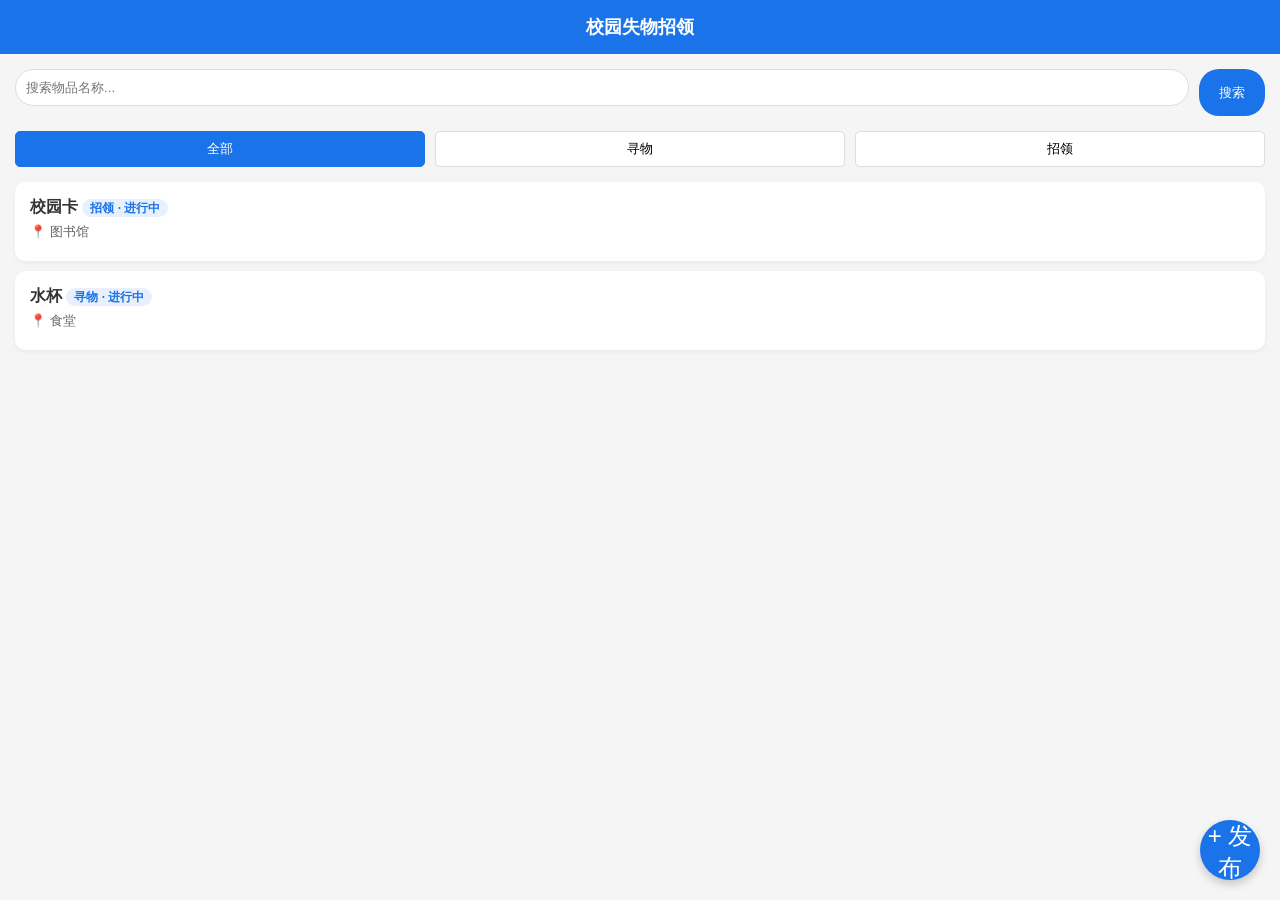
==== index.html @ 898d2374 "Add files via upload" ====
<!DOCTYPE html>
<html lang="zh-CN">
<head>
    <meta charset="UTF-8">
    <meta name="viewport" content="width=device-width, initial-scale=1.0">
    <title>校园失物招领</title>
    <link rel="stylesheet" href="style.css">
</head>
<body>
    <!-- 顶部导航 -->
    <div class="header">校园失物招领</div>

    <!-- 页面1：首页 -->
    <div id="page-home" class="page active">
        <div class="search-bar">
            <input type="text" id="search-input" placeholder="搜索物品名称...">
            <button onclick="goSearch()">搜索</button>
        </div>
        <div class="tabs">
            <button onclick="filterType('all')" class="tab active">全部</button>
            <button onclick="filterType('lost')" class="tab">寻物</button>
            <button onclick="filterType('found')" class="tab">招领</button>
        </div>
        <div id="item-list" class="list-container"></div>
        <button class="fab" onclick="showPage('page-publish')">+ 发布</button>
    </div>

    <!-- 页面2：发布页 -->
    <div id="page-publish" class="page">
        <h3>发布信息</h3>
        <select id="pub-type">
            <option value="lost">寻物启事</option>
            <option value="found">失物招领</option>
        </select>
        <input type="text" id="pub-name" placeholder="物品名称（如：校园卡）">
        <input type="text" id="pub-place" placeholder="地点（如：图书馆）">
        <input type="text" id="pub-contact" placeholder="联系方式（微信/电话）">
        <textarea id="pub-desc" placeholder="补充描述..."></textarea>
        <button class="btn-primary" onclick="publishItem()">立即发布</button>
        <button class="btn-secondary" onclick="showPage('page-home')">返回首页</button>
    </div>

    <!-- 页面3：搜索页 -->
    <div id="page-search" class="page">
        <h3>搜索结果</h3>
        <div id="search-results" class="list-container"></div>
        <button class="btn-secondary" onclick="showPage('page-home')">返回首页</button>
    </div>

    <!-- 页面4：详情页 -->
    <div id="page-detail" class="page">
        <h3>物品详情</h3>
        <div id="detail-content"></div>
        <button class="btn-primary" id="btn-contact" onclick="copyContact()">复制联系方式</button>
        <button class="btn-success" id="btn-update" onclick="updateStatus()">标记为已找到/已归还</button>
        <button class="btn-secondary" onclick="showPage('page-home')">返回首页</button>
    </div>

    <script src="script.js"></script>
</body>
</html>
---- style.css ----
* { box-sizing: border-box; margin: 0; padding: 0; font-family: sans-serif; }
body { background: #f5f5f5; padding-bottom: 60px; }
.header { background: #1a73e8; color: white; text-align: center; padding: 15px; font-size: 18px; font-weight: bold; position: sticky; top: 0; z-index: 10; }
.page { display: none; padding: 15px; }
.page.active { display: block; }
.search-bar { display: flex; gap: 10px; margin-bottom: 15px; }
.search-bar input { flex: 1; padding: 10px; border: 1px solid #ddd; border-radius: 20px; outline: none; }
.search-bar button { padding: 10px 20px; background: #1a73e8; color: white; border: none; border-radius: 20px; }
.tabs { display: flex; gap: 10px; margin-bottom: 15px; }
.tab { flex: 1; padding: 8px; background: white; border: 1px solid #ddd; border-radius: 5px; }
.tab.active { background: #1a73e8; color: white; border-color: #1a73e8; }
.list-container { display: flex; flex-direction: column; gap: 10px; }
.card { background: white; padding: 15px; border-radius: 10px; box-shadow: 0 2px 5px rgba(0,0,0,0.05); }
.card h4 { margin-bottom: 5px; color: #333; }
.card p { font-size: 13px; color: #666; margin-bottom: 5px; }
.card .status { font-size: 12px; padding: 2px 8px; border-radius: 10px; background: #e8f0fe; color: #1a73e8; }
.card .status.done { background: #e6f4ea; color: #137333; }
.fab { position: fixed; bottom: 20px; right: 20px; width: 60px; height: 60px; border-radius: 50%; background: #1a73e8; color: white; font-size: 24px; border: none; box-shadow: 0 4px 10px rgba(0,0,0,0.2); }
input, select, textarea { width: 100%; padding: 12px; margin-bottom: 10px; border: 1px solid #ddd; border-radius: 8px; }
textarea { height: 80px; }
.btn-primary { width: 100%; padding: 12px; background: #1a73e8; color: white; border: none; border-radius: 8px; font-size: 16px; margin-bottom: 10px; }
.btn-secondary { width: 100%; padding: 12px; background: #eee; color: #333; border: none; border-radius: 8px; font-size: 16px; }
.btn-success { width: 100%; padding: 12px; background: #137333; color: white; border: none; border-radius: 8px; font-size: 16px; margin-bottom: 10px; }
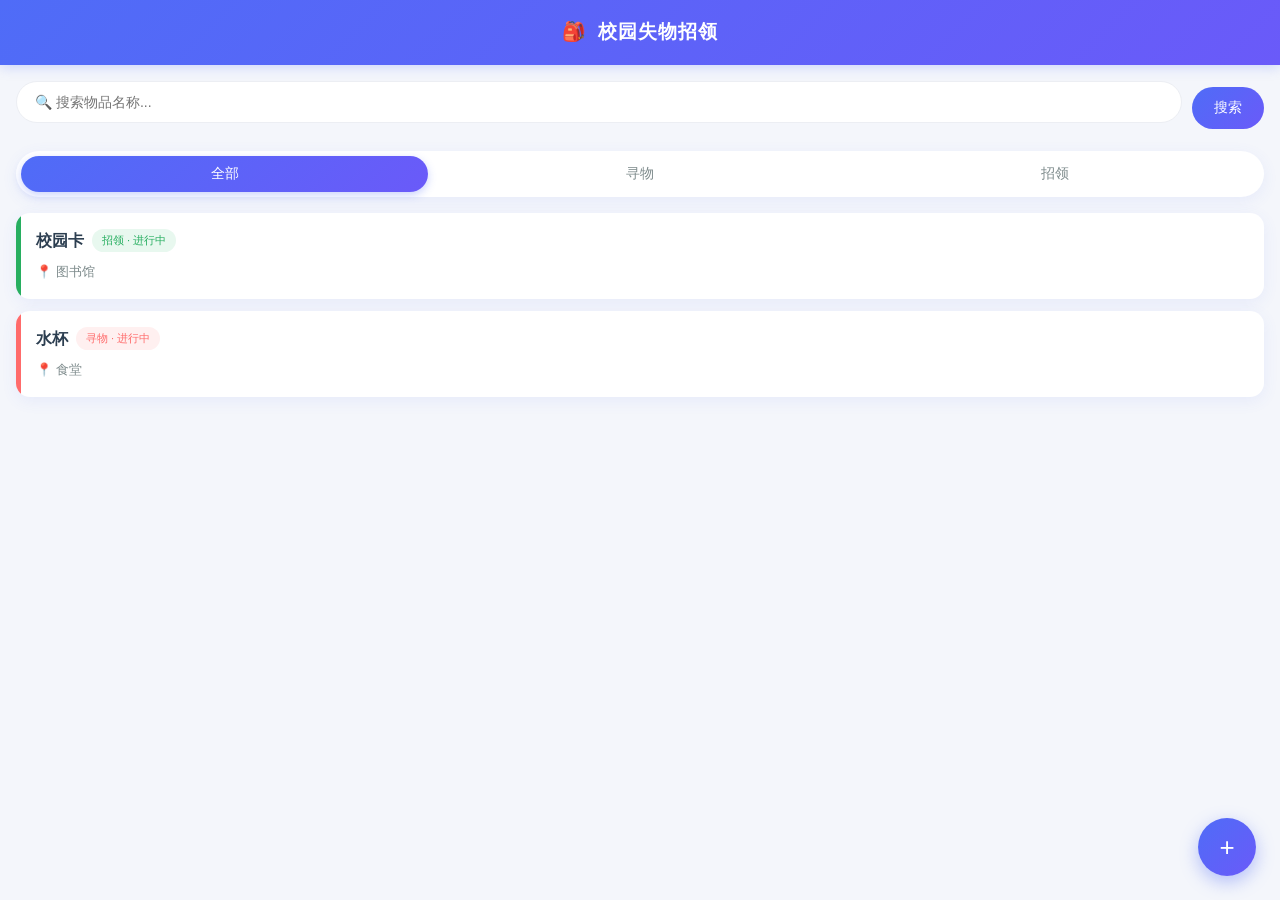
==== commit bb7a9428: "优化ui，更新readme.md" ====
--- a/index.html
+++ b/index.html
@@ -1,61 +1,62 @@
-<!DOCTYPE html>
-<html lang="zh-CN">
-<head>
-    <meta charset="UTF-8">
-    <meta name="viewport" content="width=device-width, initial-scale=1.0">
-    <title>校园失物招领</title>
-    <link rel="stylesheet" href="style.css">
-</head>
-<body>
-    <!-- 顶部导航 -->
-    <div class="header">校园失物招领</div>
-
-    <!-- 页面1：首页 -->
-    <div id="page-home" class="page active">
-        <div class="search-bar">
-            <input type="text" id="search-input" placeholder="搜索物品名称...">
-            <button onclick="goSearch()">搜索</button>
-        </div>
-        <div class="tabs">
-            <button onclick="filterType('all')" class="tab active">全部</button>
-            <button onclick="filterType('lost')" class="tab">寻物</button>
-            <button onclick="filterType('found')" class="tab">招领</button>
-        </div>
-        <div id="item-list" class="list-container"></div>
-        <button class="fab" onclick="showPage('page-publish')">+ 发布</button>
-    </div>
-
-    <!-- 页面2：发布页 -->
-    <div id="page-publish" class="page">
-        <h3>发布信息</h3>
-        <select id="pub-type">
-            <option value="lost">寻物启事</option>
-            <option value="found">失物招领</option>
-        </select>
-        <input type="text" id="pub-name" placeholder="物品名称（如：校园卡）">
-        <input type="text" id="pub-place" placeholder="地点（如：图书馆）">
-        <input type="text" id="pub-contact" placeholder="联系方式（微信/电话）">
-        <textarea id="pub-desc" placeholder="补充描述..."></textarea>
-        <button class="btn-primary" onclick="publishItem()">立即发布</button>
-        <button class="btn-secondary" onclick="showPage('page-home')">返回首页</button>
-    </div>
-
-    <!-- 页面3：搜索页 -->
-    <div id="page-search" class="page">
-        <h3>搜索结果</h3>
-        <div id="search-results" class="list-container"></div>
-        <button class="btn-secondary" onclick="showPage('page-home')">返回首页</button>
-    </div>
-
-    <!-- 页面4：详情页 -->
-    <div id="page-detail" class="page">
-        <h3>物品详情</h3>
-        <div id="detail-content"></div>
-        <button class="btn-primary" id="btn-contact" onclick="copyContact()">复制联系方式</button>
-        <button class="btn-success" id="btn-update" onclick="updateStatus()">标记为已找到/已归还</button>
-        <button class="btn-secondary" onclick="showPage('page-home')">返回首页</button>
-    </div>
-
-    <script src="script.js"></script>
-</body>
-</html>+<!DOCTYPE html>
+<html lang="zh-CN">
+<head>
+    <meta charset="UTF-8">
+    <meta name="viewport" content="width=device-width, initial-scale=1.0, maximum-scale=1.0, user-scalable=no">
+    <title>校园失物招领</title>
+    <link rel="stylesheet" href="style.css">
+</head>
+<body>
+    <!-- 顶部导航 -->
+    <div class="header">校园失物招领</div>
+
+    <!-- 页面1：首页 -->
+    <div id="page-home" class="page active">
+        <div class="search-bar">
+            <input type="text" id="search-input" placeholder="🔍 搜索物品名称...">
+            <button onclick="goSearch()">搜索</button>
+        </div>
+        <div class="tabs">
+            <button onclick="filterType('all')" class="tab active">全部</button>
+            <button onclick="filterType('lost')" class="tab">寻物</button>
+            <button onclick="filterType('found')" class="tab">招领</button>
+        </div>
+        <div id="item-list" class="list-container"></div>
+        <button class="fab" onclick="showPage('page-publish')">+</button>
+    </div>
+
+    <!-- 页面2：发布页 -->
+    <div id="page-publish" class="page">
+        <div class="form-group">
+            <h3>📝 发布信息</h3>
+            <select id="pub-type">
+                <option value="lost">寻物启事</option>
+                <option value="found">失物招领</option>
+            </select>
+            <input type="text" id="pub-name" placeholder="物品名称（如：校园卡）">
+            <input type="text" id="pub-place" placeholder="地点（如：图书馆）">
+            <input type="text" id="pub-contact" placeholder="联系方式（微信/电话）">
+            <textarea id="pub-desc" placeholder="补充描述..."></textarea>
+        </div>
+        <button class="btn-primary" onclick="publishItem()">立即发布</button>
+        <button class="btn-secondary" onclick="showPage('page-home')">返回首页</button>
+    </div>
+
+    <!-- 页面3：搜索页 -->
+    <div id="page-search" class="page">
+        <div class="page-title">🔍 搜索结果</div>
+        <div id="search-results" class="list-container"></div>
+        <button class="btn-secondary" onclick="showPage('page-home')">返回首页</button>
+    </div>
+
+    <!-- 页面4：详情页 -->
+    <div id="page-detail" class="page">
+        <div id="detail-content"></div>
+        <button class="btn-primary" id="btn-contact" onclick="copyContact()">复制联系方式</button>
+        <button class="btn-success" id="btn-update" onclick="updateStatus()">标记为已找到/已归还</button>
+        <button class="btn-secondary" onclick="showPage('page-home')">返回首页</button>
+    </div>
+
+    <script src="script.js"></script>
+</body>
+</html>
--- a/style.css
+++ b/style.css
@@ -1,23 +1,243 @@
-* { box-sizing: border-box; margin: 0; padding: 0; font-family: sans-serif; }
-body { background: #f5f5f5; padding-bottom: 60px; }
-.header { background: #1a73e8; color: white; text-align: center; padding: 15px; font-size: 18px; font-weight: bold; position: sticky; top: 0; z-index: 10; }
-.page { display: none; padding: 15px; }
-.page.active { display: block; }
-.search-bar { display: flex; gap: 10px; margin-bottom: 15px; }
-.search-bar input { flex: 1; padding: 10px; border: 1px solid #ddd; border-radius: 20px; outline: none; }
-.search-bar button { padding: 10px 20px; background: #1a73e8; color: white; border: none; border-radius: 20px; }
-.tabs { display: flex; gap: 10px; margin-bottom: 15px; }
-.tab { flex: 1; padding: 8px; background: white; border: 1px solid #ddd; border-radius: 5px; }
-.tab.active { background: #1a73e8; color: white; border-color: #1a73e8; }
-.list-container { display: flex; flex-direction: column; gap: 10px; }
-.card { background: white; padding: 15px; border-radius: 10px; box-shadow: 0 2px 5px rgba(0,0,0,0.05); }
-.card h4 { margin-bottom: 5px; color: #333; }
-.card p { font-size: 13px; color: #666; margin-bottom: 5px; }
-.card .status { font-size: 12px; padding: 2px 8px; border-radius: 10px; background: #e8f0fe; color: #1a73e8; }
-.card .status.done { background: #e6f4ea; color: #137333; }
-.fab { position: fixed; bottom: 20px; right: 20px; width: 60px; height: 60px; border-radius: 50%; background: #1a73e8; color: white; font-size: 24px; border: none; box-shadow: 0 4px 10px rgba(0,0,0,0.2); }
-input, select, textarea { width: 100%; padding: 12px; margin-bottom: 10px; border: 1px solid #ddd; border-radius: 8px; }
-textarea { height: 80px; }
-.btn-primary { width: 100%; padding: 12px; background: #1a73e8; color: white; border: none; border-radius: 8px; font-size: 16px; margin-bottom: 10px; }
-.btn-secondary { width: 100%; padding: 12px; background: #eee; color: #333; border: none; border-radius: 8px; font-size: 16px; }
-.btn-success { width: 100%; padding: 12px; background: #137333; color: white; border: none; border-radius: 8px; font-size: 16px; margin-bottom: 10px; }+* { box-sizing: border-box; margin: 0; padding: 0; -webkit-tap-highlight-color: transparent; }
+
+:root {
+    --primary: #4f6cf7;
+    --primary-dark: #3b54d4;
+    --primary-light: #eef1ff;
+    --lost: #ff6b6b;
+    --lost-light: #fff0f0;
+    --found: #27ae60;
+    --found-light: #e8f8ef;
+    --text: #2c3e50;
+    --text-light: #7f8c8d;
+    --bg: #f4f6fb;
+    --card: #ffffff;
+    --border: #eceef3;
+    --shadow: 0 4px 16px rgba(79, 108, 247, 0.08);
+    --shadow-hover: 0 8px 24px rgba(79, 108, 247, 0.16);
+    --radius: 14px;
+}
+
+body {
+    font-family: -apple-system, "PingFang SC", "Microsoft YaHei", sans-serif;
+    background: var(--bg);
+    color: var(--text);
+    padding-bottom: 80px;
+    line-height: 1.5;
+}
+
+/* 顶部导航 */
+.header {
+    background: linear-gradient(135deg, var(--primary) 0%, #6a5af9 100%);
+    color: white;
+    text-align: center;
+    padding: 18px 15px;
+    font-size: 19px;
+    font-weight: 600;
+    position: sticky;
+    top: 0;
+    z-index: 10;
+    box-shadow: 0 2px 12px rgba(79, 108, 247, 0.25);
+    letter-spacing: 1px;
+}
+.header::before { content: "🎒 "; margin-right: 4px; }
+
+/* 页面切换 */
+.page { display: none; padding: 16px; animation: fadeIn 0.25s ease; }
+.page.active { display: block; }
+@keyframes fadeIn { from { opacity: 0; transform: translateY(6px); } to { opacity: 1; transform: translateY(0); } }
+
+/* 搜索栏 */
+.search-bar {
+    display: flex;
+    gap: 10px;
+    margin-bottom: 16px;
+    align-items: center;
+}
+.search-bar input {
+    flex: 1;
+    padding: 12px 18px;
+    border: 1px solid var(--border);
+    border-radius: 24px;
+    outline: none;
+    font-size: 14px;
+    background: var(--card);
+    transition: all 0.2s;
+}
+.search-bar input:focus { border-color: var(--primary); box-shadow: 0 0 0 3px var(--primary-light); }
+.search-bar button {
+    padding: 12px 22px;
+    background: linear-gradient(135deg, var(--primary), #6a5af9);
+    color: white;
+    border: none;
+    border-radius: 24px;
+    font-size: 14px;
+    font-weight: 500;
+    cursor: pointer;
+    transition: transform 0.15s;
+}
+.search-bar button:active { transform: scale(0.94); }
+
+/* 分类 Tab */
+.tabs {
+    display: flex;
+    gap: 8px;
+    margin-bottom: 16px;
+    background: white;
+    padding: 5px;
+    border-radius: 24px;
+    box-shadow: var(--shadow);
+}
+.tab {
+    flex: 1;
+    padding: 9px;
+    background: transparent;
+    border: none;
+    border-radius: 20px;
+    font-size: 14px;
+    color: var(--text-light);
+    cursor: pointer;
+    transition: all 0.25s;
+}
+.tab.active {
+    background: linear-gradient(135deg, var(--primary), #6a5af9);
+    color: white;
+    font-weight: 500;
+    box-shadow: 0 3px 8px rgba(79, 108, 247, 0.3);
+}
+
+/* 列表 */
+.list-container { display: flex; flex-direction: column; gap: 12px; }
+
+/* 卡片 */
+.card {
+    background: var(--card);
+    padding: 16px 16px 16px 20px;
+    border-radius: var(--radius);
+    box-shadow: var(--shadow);
+    position: relative;
+    overflow: hidden;
+    cursor: pointer;
+    transition: transform 0.2s, box-shadow 0.2s;
+}
+.card:hover { transform: translateY(-2px); box-shadow: var(--shadow-hover); }
+.card::before {
+    content: "";
+    position: absolute;
+    left: 0; top: 0; bottom: 0;
+    width: 5px;
+}
+.card.lost::before { background: var(--lost); }
+.card.found::before { background: var(--found); }
+.card h4 { margin-bottom: 6px; color: var(--text); font-size: 16px; display: flex; align-items: center; gap: 8px; flex-wrap: wrap; }
+.card p { font-size: 13px; color: var(--text-light); }
+.card .status {
+    font-size: 11px;
+    padding: 3px 10px;
+    border-radius: 12px;
+    font-weight: 500;
+}
+.card .status.lost-tag { background: var(--lost-light); color: var(--lost); }
+.card .status.found-tag { background: var(--found-light); color: var(--found); }
+.card .status.done { background: #f0f0f0; color: #999; }
+.card .place { display: inline-flex; align-items: center; gap: 4px; }
+
+/* 空状态 */
+.empty-state {
+    text-align: center;
+    padding: 50px 20px;
+    color: var(--text-light);
+}
+.empty-state .icon { font-size: 48px; display: block; margin-bottom: 12px; opacity: 0.6; }
+
+/* 悬浮按钮 */
+.fab {
+    position: fixed;
+    bottom: 24px;
+    right: 24px;
+    width: 58px;
+    height: 58px;
+    border-radius: 50%;
+    background: linear-gradient(135deg, var(--primary), #6a5af9);
+    color: white;
+    font-size: 26px;
+    border: none;
+    box-shadow: 0 6px 18px rgba(79, 108, 247, 0.4);
+    cursor: pointer;
+    transition: transform 0.2s;
+    z-index: 9;
+}
+.fab:active { transform: scale(0.9) rotate(90deg); }
+
+/* 表单 */
+.form-group {
+    background: var(--card);
+    padding: 18px;
+    border-radius: var(--radius);
+    box-shadow: var(--shadow);
+    margin-bottom: 16px;
+}
+.form-group h3 { margin-bottom: 14px; font-size: 17px; color: var(--text); }
+input, select, textarea {
+    width: 100%;
+    padding: 13px 15px;
+    margin-bottom: 12px;
+    border: 1px solid var(--border);
+    border-radius: 10px;
+    font-size: 14px;
+    background: #fafbfe;
+    outline: none;
+    transition: all 0.2s;
+    font-family: inherit;
+}
+input:focus, select:focus, textarea:focus { border-color: var(--primary); background: white; box-shadow: 0 0 0 3px var(--primary-light); }
+textarea { height: 90px; resize: none; }
+select { appearance: none; background-image: url("data:image/svg+xml,%3Csvg xmlns='http://www.w3.org/2000/svg' width='12' height='8' viewBox='0 0 12 8'%3E%3Cpath fill='%237f8c8d' d='M6 8L0 0h12z'/%3E%3C/svg%3E"); background-repeat: no-repeat; background-position: right 15px center; padding-right: 38px; }
+
+/* 按钮 */
+.btn-primary, .btn-secondary, .btn-success {
+    width: 100%;
+    padding: 13px;
+    border: none;
+    border-radius: 10px;
+    font-size: 15px;
+    font-weight: 500;
+    cursor: pointer;
+    transition: transform 0.15s, opacity 0.2s;
+    margin-bottom: 10px;
+}
+.btn-primary { background: linear-gradient(135deg, var(--primary), #6a5af9); color: white; box-shadow: 0 4px 12px rgba(79, 108, 247, 0.3); }
+.btn-success { background: linear-gradient(135deg, var(--found), #2ecc71); color: white; box-shadow: 0 4px 12px rgba(39, 174, 96, 0.3); }
+.btn-secondary { background: #f0f2f7; color: var(--text); }
+.btn-primary:active, .btn-secondary:active, .btn-success:active { transform: scale(0.97); }
+
+/* 详情页 */
+.detail-card {
+    background: var(--card);
+    border-radius: var(--radius);
+    box-shadow: var(--shadow);
+    overflow: hidden;
+    margin-bottom: 16px;
+}
+.detail-card .detail-header { padding: 22px 18px; color: white; }
+.detail-card .detail-header.lost { background: linear-gradient(135deg, var(--lost), #ff8787); }
+.detail-card .detail-header.found { background: linear-gradient(135deg, var(--found), #2ecc71); }
+.detail-card .detail-header .title { font-size: 20px; font-weight: 600; margin-bottom: 6px; }
+.detail-card .detail-header .tag { font-size: 13px; opacity: 0.9; }
+.detail-card .detail-body { padding: 18px; }
+.detail-card .detail-row { display: flex; padding: 10px 0; border-bottom: 1px solid var(--border); font-size: 14px; }
+.detail-card .detail-row:last-child { border-bottom: none; }
+.detail-card .detail-row .label { width: 70px; color: var(--text-light); flex-shrink: 0; }
+.detail-card .detail-row .value { color: var(--text); flex: 1; word-break: break-all; }
+.detail-card .detail-status {
+    display: inline-block;
+    margin-top: 12px;
+    padding: 4px 12px;
+    border-radius: 12px;
+    font-size: 12px;
+}
+.detail-card .detail-status.active { background: var(--primary-light); color: var(--primary); }
+.detail-card .detail-status.done { background: #f0f0f0; color: #999; }
+
+/* 页面标题 */
+.page-title { font-size: 18px; font-weight: 600; margin-bottom: 14px; color: var(--text); }
